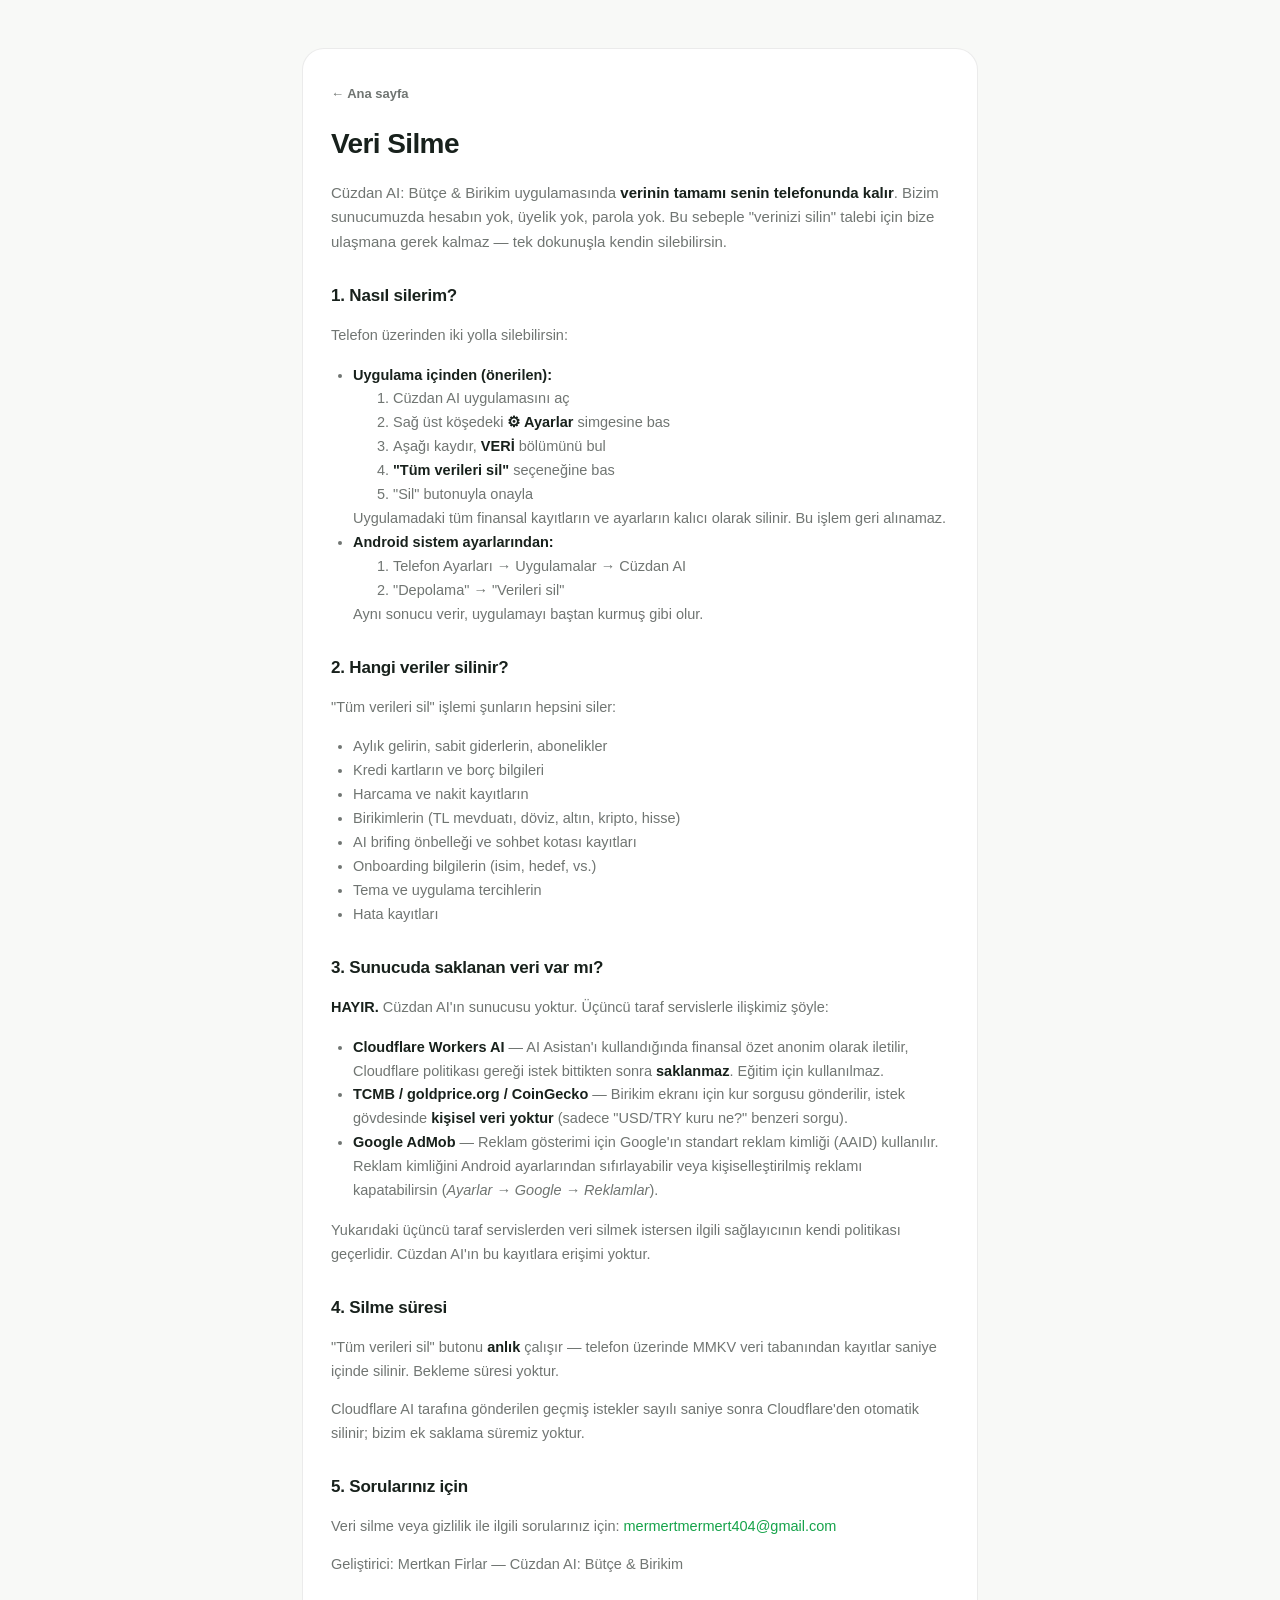
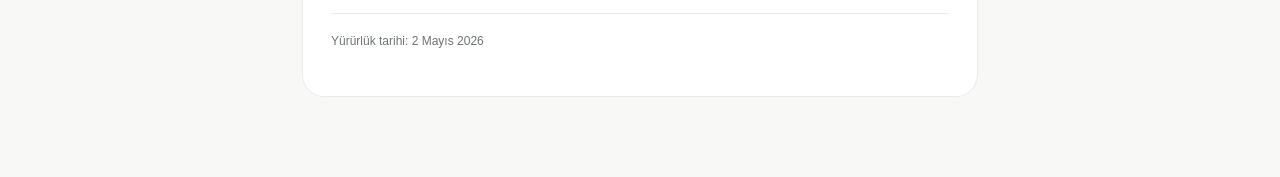
==== data-deletion.html @ 6919a0be "Add data-deletion page (Play Console requirement)" ====
<!DOCTYPE html>
<html lang="tr">
<head>
  <meta charset="UTF-8">
  <meta name="viewport" content="width=device-width, initial-scale=1.0">
  <title>Veri Silme — Cüzdan AI: Bütçe & Birikim</title>
  <link rel="stylesheet" href="style.css">
</head>
<body>
  <main class="container">
    <article class="doc">
      <a href="index.html" class="doc-back">← Ana sayfa</a>
      <h1>Veri Silme</h1>
      <p class="lead">
        Cüzdan AI: Bütçe &amp; Birikim uygulamasında <strong>verinin tamamı senin
        telefonunda kalır</strong>. Bizim sunucumuzda hesabın yok, üyelik yok, parola
        yok. Bu sebeple "verinizi silin" talebi için bize ulaşmana gerek
        kalmaz — tek dokunuşla kendin silebilirsin.
      </p>

      <h2>1. Nasıl silerim?</h2>
      <p>Telefon üzerinden iki yolla silebilirsin:</p>
      <ul>
        <li>
          <strong>Uygulama içinden (önerilen):</strong>
          <ol>
            <li>Cüzdan AI uygulamasını aç</li>
            <li>Sağ üst köşedeki <strong>⚙ Ayarlar</strong> simgesine bas</li>
            <li>Aşağı kaydır, <strong>VERİ</strong> bölümünü bul</li>
            <li><strong>"Tüm verileri sil"</strong> seçeneğine bas</li>
            <li>"Sil" butonuyla onayla</li>
          </ol>
          Uygulamadaki tüm finansal kayıtların ve ayarların kalıcı olarak silinir.
          Bu işlem geri alınamaz.
        </li>
        <li>
          <strong>Android sistem ayarlarından:</strong>
          <ol>
            <li>Telefon Ayarları → Uygulamalar → Cüzdan AI</li>
            <li>"Depolama" → "Verileri sil"</li>
          </ol>
          Aynı sonucu verir, uygulamayı baştan kurmuş gibi olur.
        </li>
      </ul>

      <h2>2. Hangi veriler silinir?</h2>
      <p>"Tüm verileri sil" işlemi şunların hepsini siler:</p>
      <ul>
        <li>Aylık gelirin, sabit giderlerin, abonelikler</li>
        <li>Kredi kartların ve borç bilgileri</li>
        <li>Harcama ve nakit kayıtların</li>
        <li>Birikimlerin (TL mevduatı, döviz, altın, kripto, hisse)</li>
        <li>AI brifing önbelleği ve sohbet kotası kayıtları</li>
        <li>Onboarding bilgilerin (isim, hedef, vs.)</li>
        <li>Tema ve uygulama tercihlerin</li>
        <li>Hata kayıtları</li>
      </ul>

      <h2>3. Sunucuda saklanan veri var mı?</h2>
      <p>
        <strong>HAYIR.</strong> Cüzdan AI'ın sunucusu yoktur. Üçüncü taraf
        servislerle ilişkimiz şöyle:
      </p>
      <ul>
        <li>
          <strong>Cloudflare Workers AI</strong> — AI Asistan'ı kullandığında
          finansal özet anonim olarak iletilir, Cloudflare politikası gereği
          istek bittikten sonra <strong>saklanmaz</strong>. Eğitim için
          kullanılmaz.
        </li>
        <li>
          <strong>TCMB / goldprice.org / CoinGecko</strong> — Birikim ekranı
          için kur sorgusu gönderilir, istek gövdesinde
          <strong>kişisel veri yoktur</strong> (sadece "USD/TRY kuru ne?"
          benzeri sorgu).
        </li>
        <li>
          <strong>Google AdMob</strong> — Reklam gösterimi için Google'ın
          standart reklam kimliği (AAID) kullanılır. Reklam kimliğini Android
          ayarlarından sıfırlayabilir veya kişiselleştirilmiş reklamı
          kapatabilirsin (<em>Ayarlar → Google → Reklamlar</em>).
        </li>
      </ul>
      <p>
        Yukarıdaki üçüncü taraf servislerden veri silmek istersen ilgili
        sağlayıcının kendi politikası geçerlidir. Cüzdan AI'ın bu kayıtlara
        erişimi yoktur.
      </p>

      <h2>4. Silme süresi</h2>
      <p>
        "Tüm verileri sil" butonu <strong>anlık</strong> çalışır — telefon
        üzerinde MMKV veri tabanından kayıtlar saniye içinde silinir. Bekleme
        süresi yoktur.
      </p>
      <p>
        Cloudflare AI tarafına gönderilen geçmiş istekler sayılı saniye sonra
        Cloudflare'den otomatik silinir; bizim ek saklama süremiz yoktur.
      </p>

      <h2>5. Sorularınız için</h2>
      <p>
        Veri silme veya gizlilik ile ilgili sorularınız için:
        <a href="mailto:mermertmermert404@gmail.com">mermertmermert404@gmail.com</a>
      </p>
      <p>
        Geliştirici: Mertkan Firlar — Cüzdan AI: Bütçe &amp; Birikim
      </p>

      <p class="updated">Yürürlük tarihi: 2 Mayıs 2026</p>
    </article>
  </main>
</body>
</html>
---- style.css ----
:root {
  --bg: #0F1410;
  --bg-elev: #161B17;
  --border: rgba(255, 255, 255, 0.08);
  --text: #ECEFEC;
  --text-muted: rgba(236, 239, 236, 0.62);
  --primary: #16A34A;
  --primary-deep: #0F7B36;
  --gold: #F59E0B;
  --danger: #EF4444;
}

@media (prefers-color-scheme: light) {
  :root {
    --bg: #F8F9F7;
    --bg-elev: #FFFFFF;
    --border: rgba(0, 0, 0, 0.08);
    --text: #18211C;
    --text-muted: rgba(24, 33, 28, 0.62);
  }
}

* { box-sizing: border-box; }

html, body {
  margin: 0;
  padding: 0;
  background: var(--bg);
  color: var(--text);
  font-family: -apple-system, BlinkMacSystemFont, 'Segoe UI', Roboto, 'Helvetica Neue', sans-serif;
  font-size: 16px;
  line-height: 1.55;
  -webkit-font-smoothing: antialiased;
}

a { color: var(--primary); text-decoration: none; }
a:hover { text-decoration: underline; }

.container {
  max-width: 720px;
  margin: 0 auto;
  padding: 48px 22px 80px;
}

/* Header */
.hero { text-align: center; padding: 24px 0 36px; }
.brand-dot {
  width: 64px; height: 64px;
  border-radius: 18px;
  background: var(--primary);
  margin: 0 auto 18px;
  display: flex; align-items: center; justify-content: center;
  color: #fff; font-size: 32px; font-weight: 900;
  box-shadow: 0 8px 24px rgba(22, 163, 74, 0.3);
}
.hero h1 { font-size: 38px; margin: 0 0 6px; letter-spacing: -1.2px; font-weight: 900; }
.tagline { color: var(--text-muted); margin: 0; font-size: 15px; }

/* Index page link cards */
.links { display: grid; gap: 14px; margin: 30px 0 50px; }
.card {
  display: block;
  padding: 22px;
  border-radius: 18px;
  background: var(--bg-elev);
  border: 1px solid var(--border);
  color: var(--text);
  transition: transform 0.12s ease, border-color 0.12s ease;
  position: relative;
}
.card:hover {
  text-decoration: none;
  transform: translateY(-2px);
  border-color: var(--primary);
}
.card h2 { margin: 0 0 6px; font-size: 18px; letter-spacing: -0.3px; }
.card p { margin: 0; color: var(--text-muted); font-size: 14px; padding-right: 28px; }
.card .arrow {
  position: absolute; right: 22px; top: 50%; transform: translateY(-50%);
  color: var(--primary); font-size: 22px; font-weight: 900;
}

/* Contact / footer */
.contact {
  text-align: center;
  padding: 24px 0;
  border-top: 1px solid var(--border);
  color: var(--text-muted);
  font-size: 14px;
}
.contact h3 { color: var(--text); font-size: 13px; letter-spacing: 1px; text-transform: uppercase; margin: 0 0 8px; }
.contact p { margin: 4px 0; }
.version { font-size: 12px; opacity: 0.7; margin-top: 12px; }

/* Document pages */
.doc {
  background: var(--bg-elev);
  border: 1px solid var(--border);
  border-radius: 22px;
  padding: 32px 28px;
}
.doc .doc-back {
  display: inline-block;
  color: var(--text-muted);
  font-size: 13px;
  margin-bottom: 18px;
  font-weight: 700;
}
.doc h1 {
  font-size: 28px;
  letter-spacing: -0.6px;
  margin: 0 0 6px;
}
.doc .lead {
  color: var(--text-muted);
  font-size: 15px;
  margin-bottom: 28px;
}
.doc h2 {
  font-size: 17px;
  margin: 28px 0 8px;
  color: var(--text);
  letter-spacing: -0.2px;
}
.doc p, .doc li { font-size: 14.5px; line-height: 1.65; color: var(--text-muted); }
.doc ul { padding-left: 22px; }
.doc strong { color: var(--text); }
.doc .updated {
  margin-top: 36px;
  padding-top: 18px;
  border-top: 1px solid var(--border);
  font-size: 12px;
  color: var(--text-muted);
}
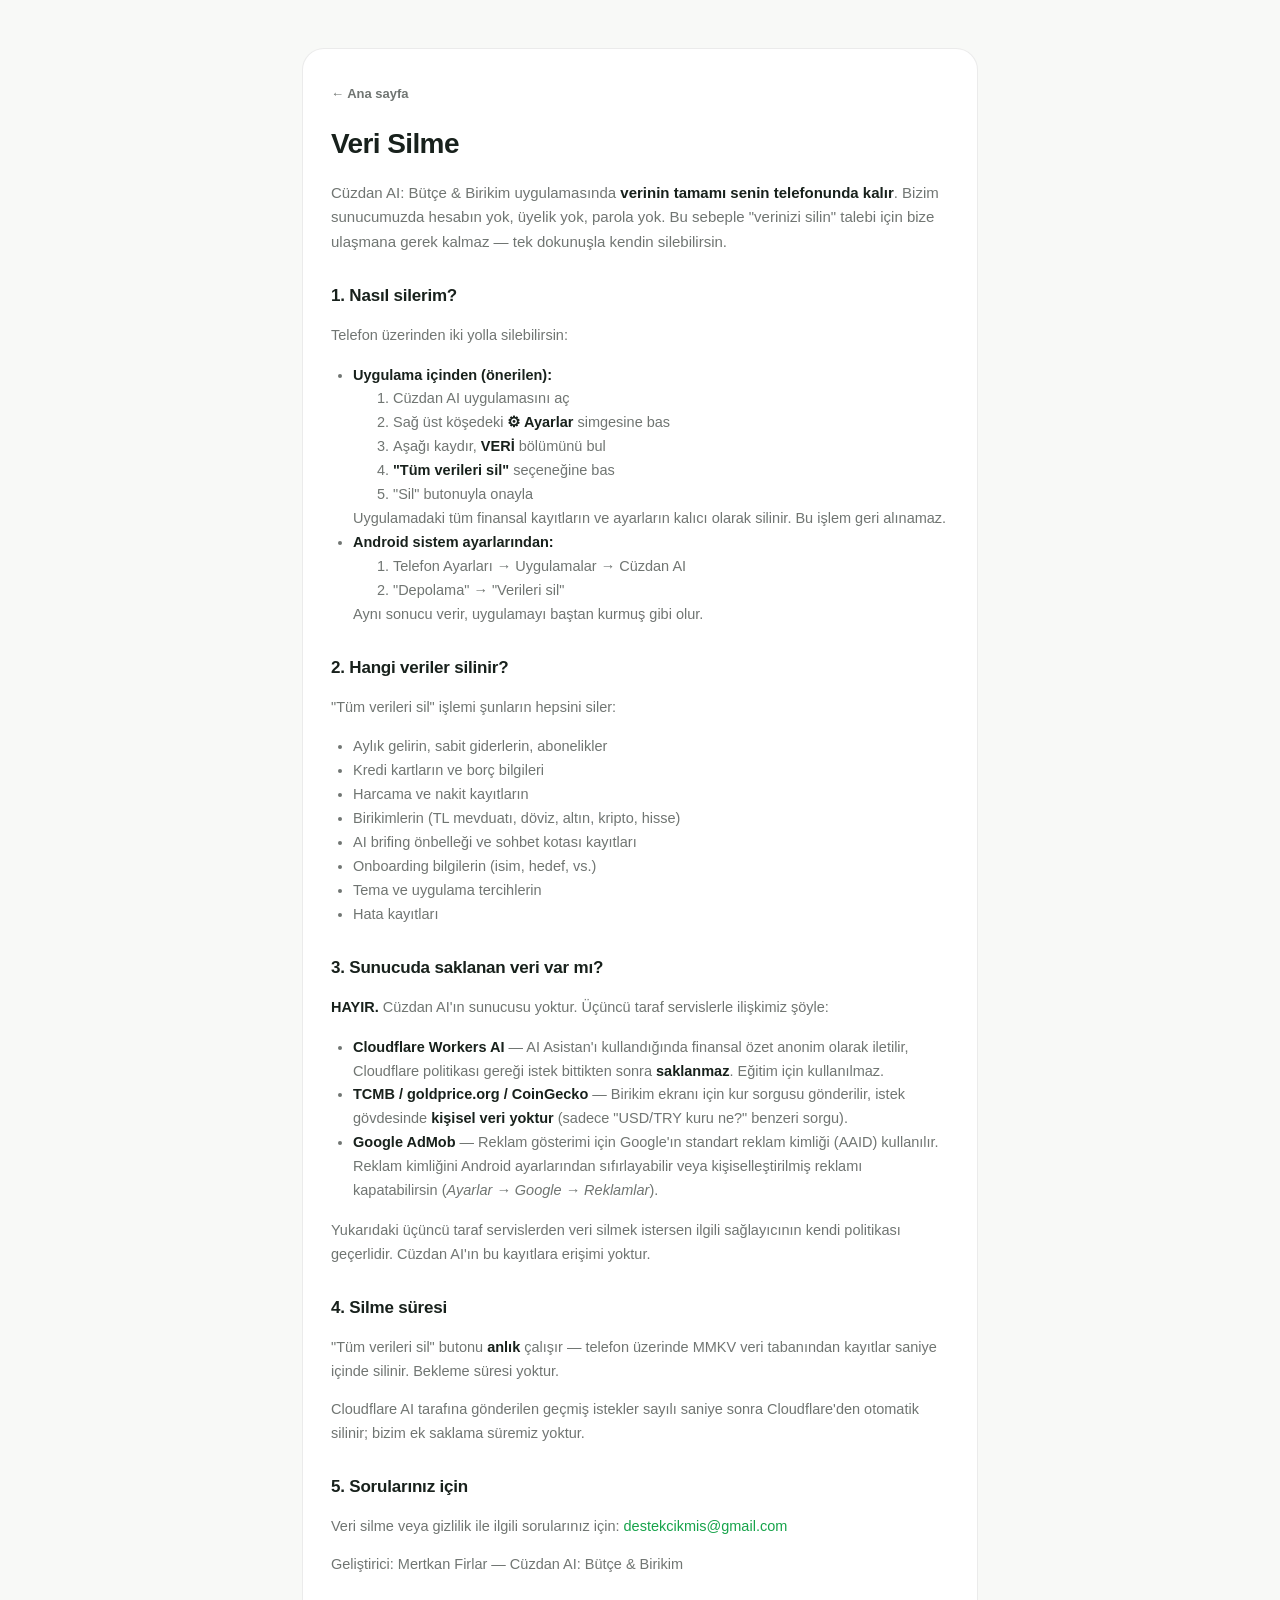
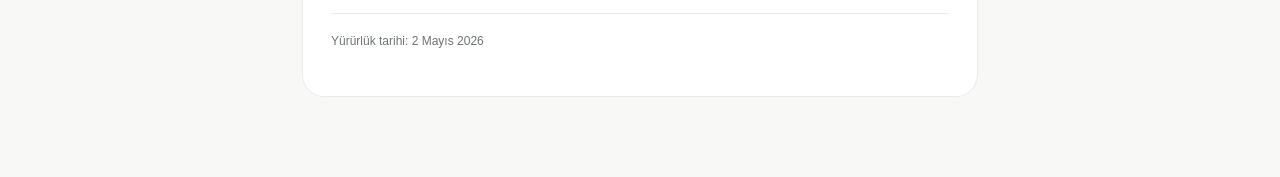
==== commit 579dbde9: "Update support email to destekcikmis@gmail.com" ====
--- a/data-deletion.html
+++ b/data-deletion.html
@@ -101,7 +101,7 @@
       <h2>5. Sorularınız için</h2>
       <p>
         Veri silme veya gizlilik ile ilgili sorularınız için:
-        <a href="mailto:mermertmermert404@gmail.com">mermertmermert404@gmail.com</a>
+        <a href="mailto:destekcikmis@gmail.com">destekcikmis@gmail.com</a>
       </p>
       <p>
         Geliştirici: Mertkan Firlar — Cüzdan AI: Bütçe &amp; Birikim
